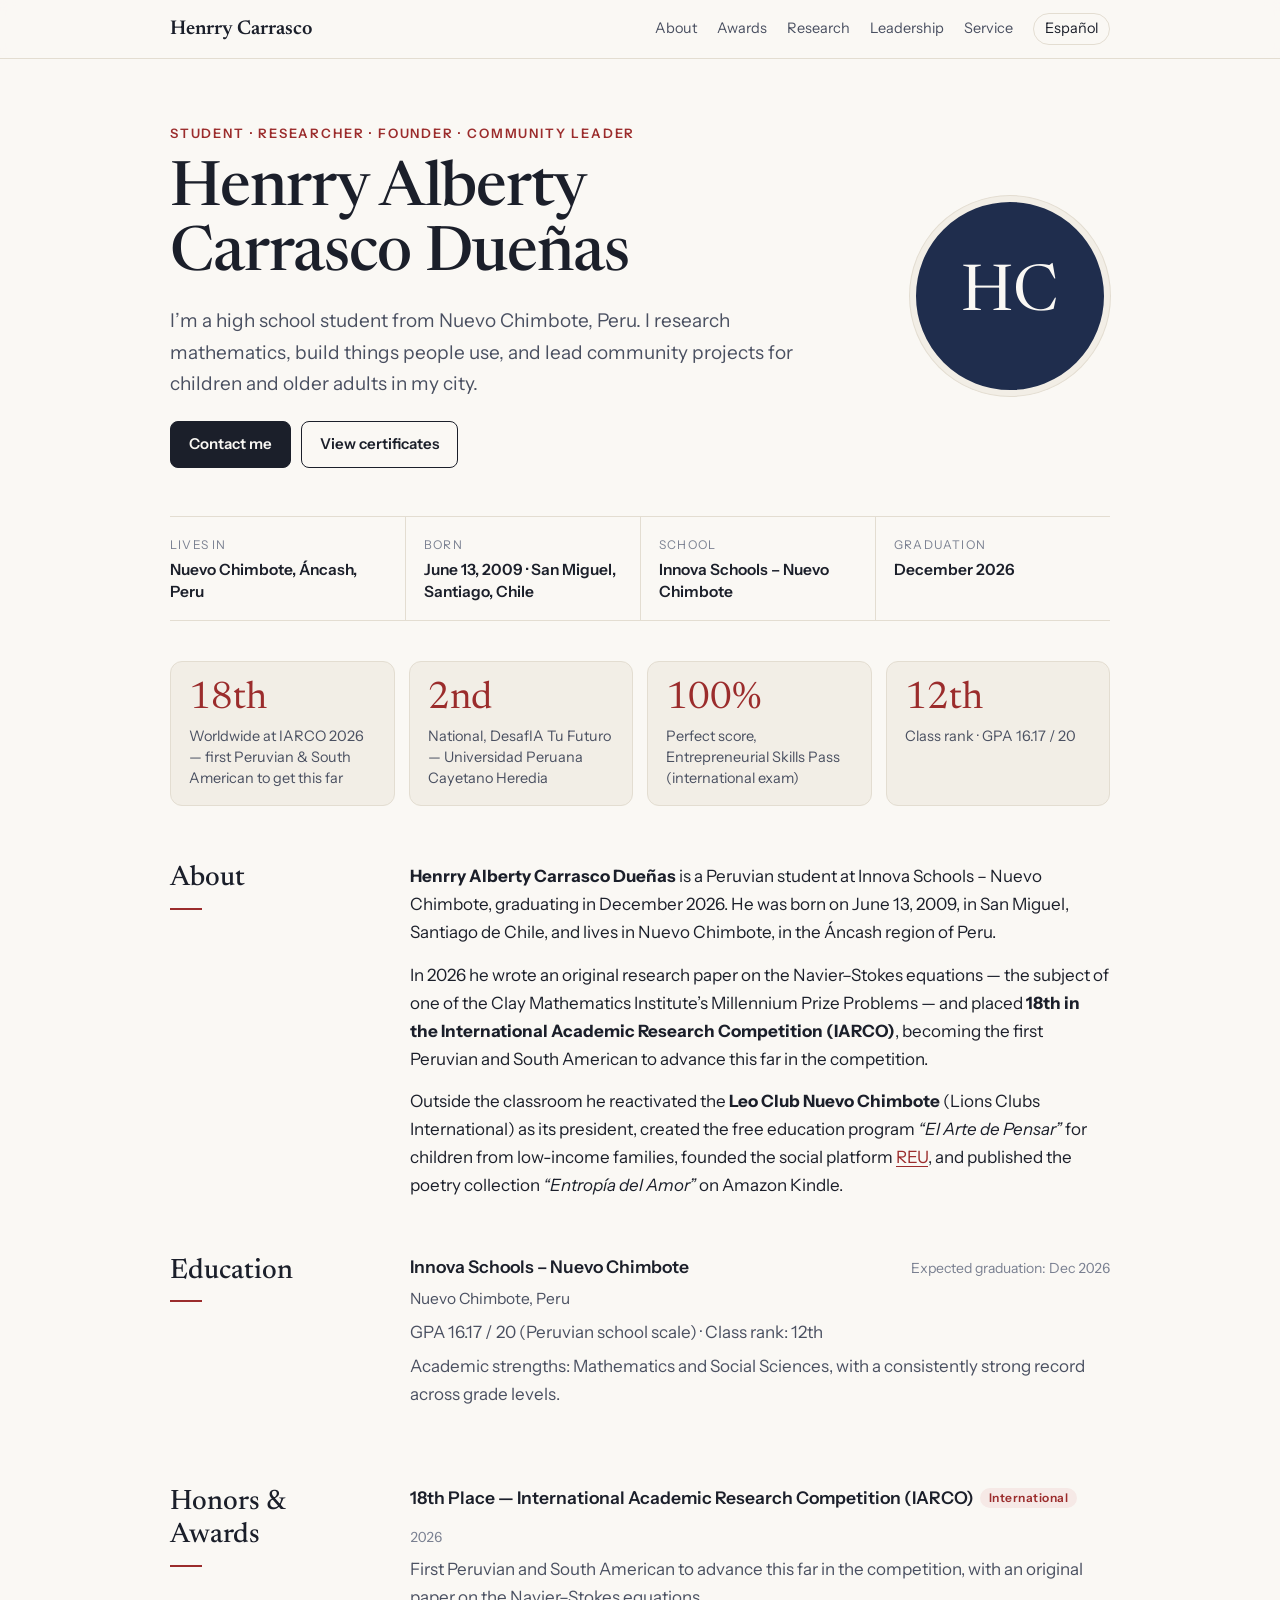
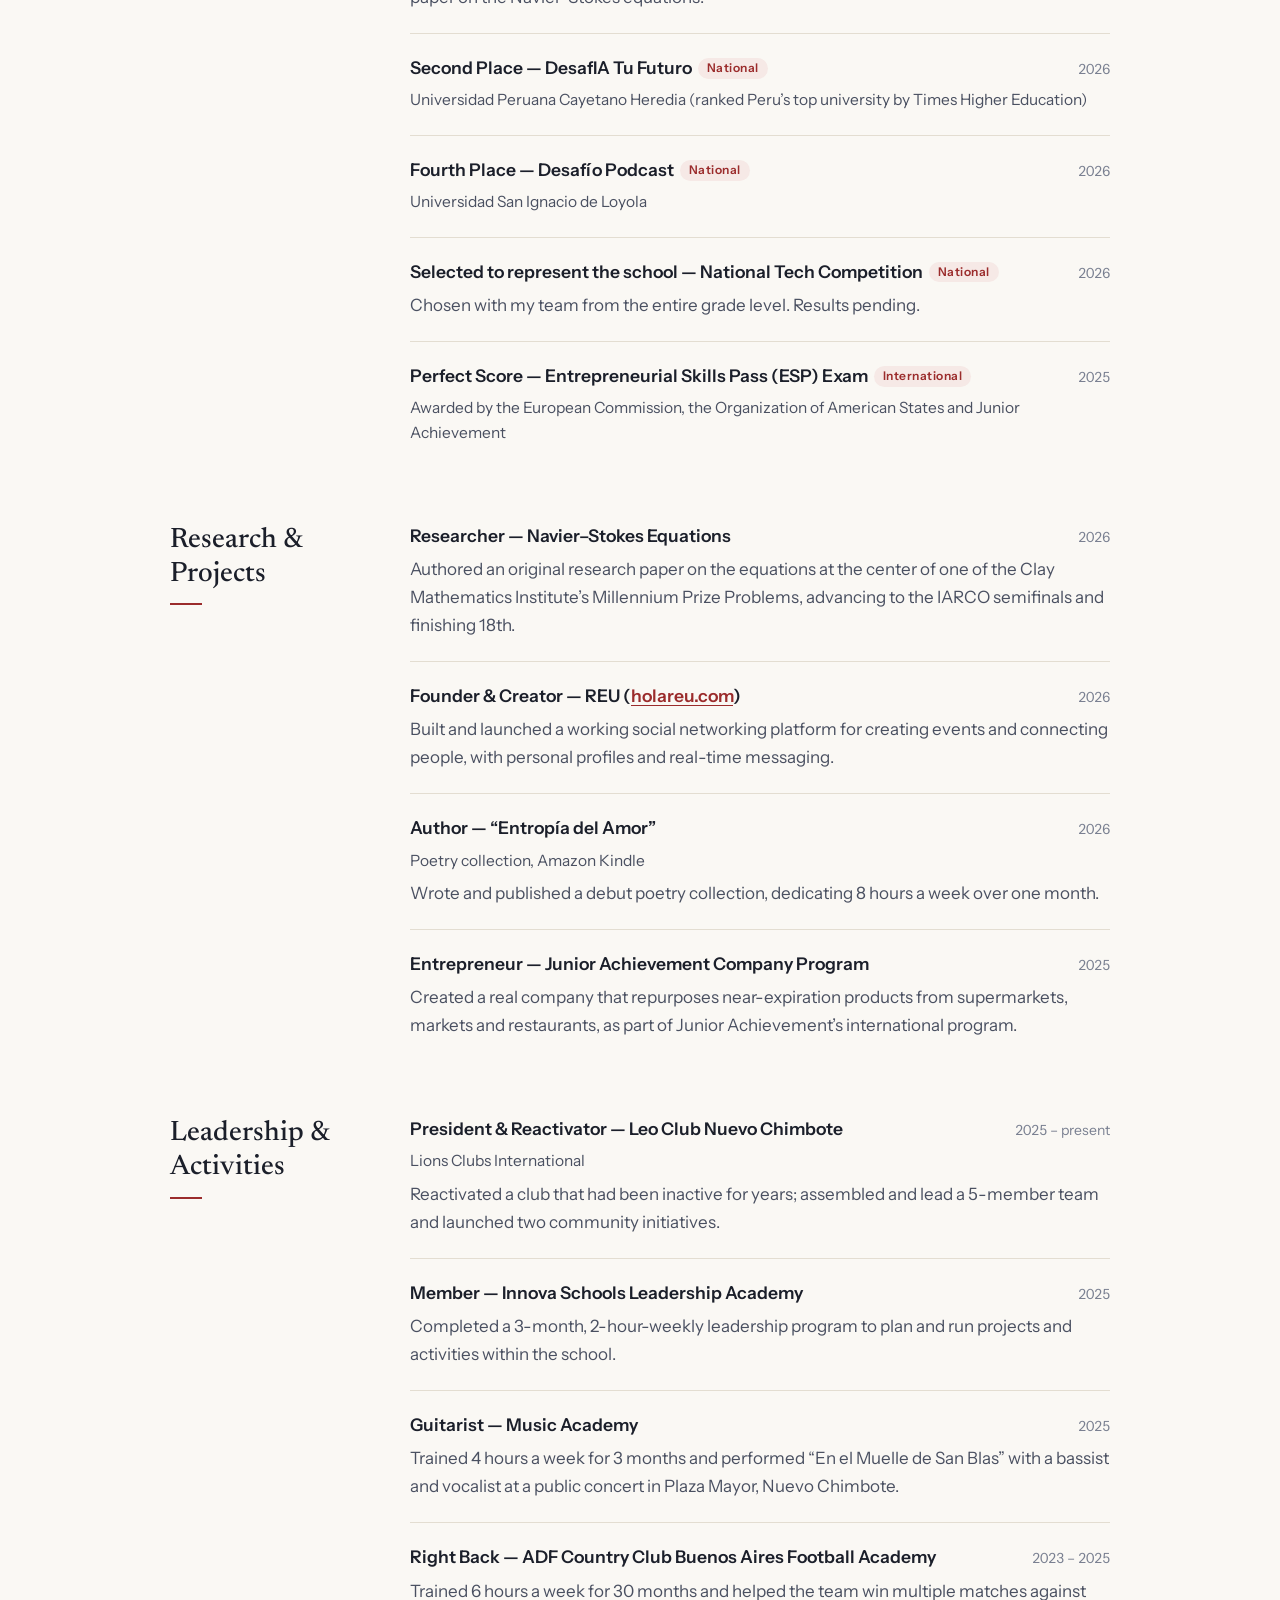
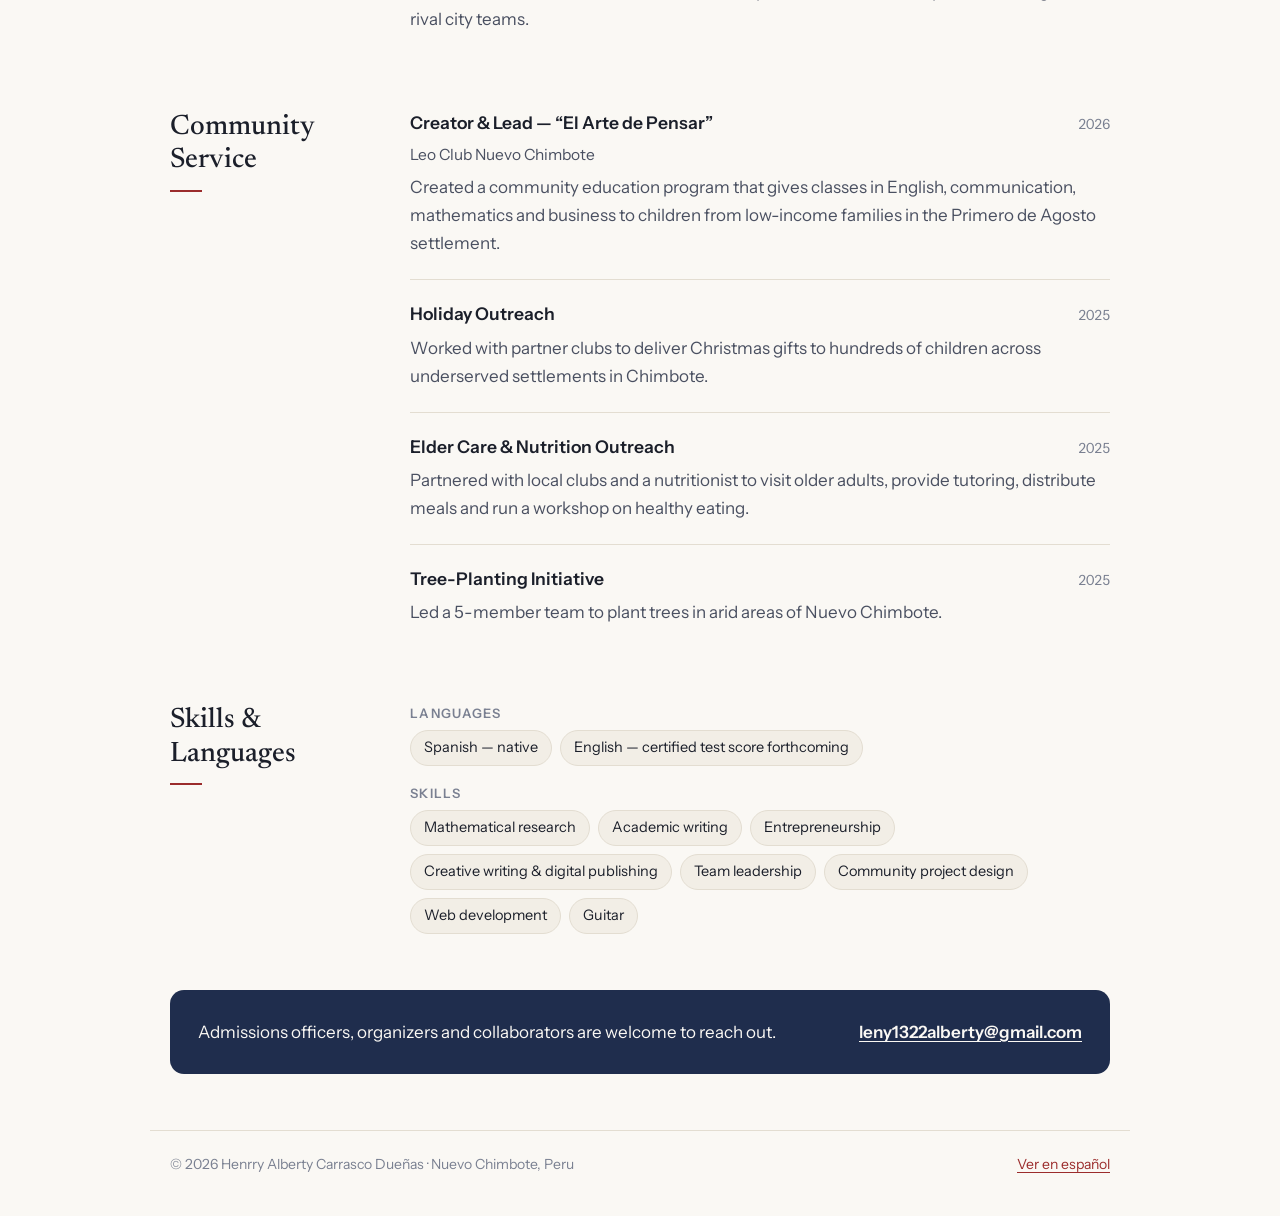
==== index.html @ 10cf811c "Add files via upload" ====
<!doctype html>
<html lang="en">
<head>
  <meta charset="utf-8">
  <meta name="viewport" content="width=device-width, initial-scale=1">
  <title>Henrry Carrasco Dueñas — Student Researcher, Founder &amp; Community Leader | Nuevo Chimbote, Peru</title>
  <meta name="description" content="Official website of Henrry Alberty Carrasco Dueñas, a student from Nuevo Chimbote, Peru: 18th place at IARCO 2026, 2nd place at UPCH's DesafIA Tu Futuro, President of Leo Club Nuevo Chimbote, founder of REU and author of “Entropía del Amor”.">
  <meta name="author" content="Henrry Alberty Carrasco Dueñas">
  <link rel="canonical" href="https://henrrycarrasco.me/">
  <link rel="alternate" hreflang="en" href="https://henrrycarrasco.me/">
  <link rel="alternate" hreflang="es" href="https://henrrycarrasco.me/es/">
  <link rel="alternate" hreflang="x-default" href="https://henrrycarrasco.me/">
  <link rel="icon" href="favicon.svg" type="image/svg+xml">
  <meta name="theme-color" content="#1f2d4d">

  <!-- Open Graph (how the link looks when shared) -->
  <meta property="og:type" content="profile">
  <meta property="og:title" content="Henrry Carrasco Dueñas">
  <meta property="og:description" content="Student researcher, founder and community leader from Nuevo Chimbote, Peru.">
  <meta property="og:url" content="https://henrrycarrasco.me/">
  <meta property="og:locale" content="en_US">
  <meta property="og:locale:alternate" content="es_PE">
  <meta property="profile:first_name" content="Henrry">
  <meta property="profile:last_name" content="Carrasco Dueñas">
  <meta name="twitter:card" content="summary">

  <link rel="preconnect" href="https://fonts.googleapis.com">
  <link rel="preconnect" href="https://fonts.gstatic.com" crossorigin>
  <link href="https://fonts.googleapis.com/css2?family=Instrument+Sans:wght@400;600&family=Newsreader:opsz,wght@6..72,400;6..72,500;6..72,600&display=swap" rel="stylesheet">
  <link rel="stylesheet" href="styles.css">

  <!-- Structured data: tells Google who this page is about -->
  <script type="application/ld+json">
  {
    "@context": "https://schema.org",
    "@type": "ProfilePage",
    "url": "https://henrrycarrasco.me/",
    "inLanguage": "en",
    "mainEntity": {
      "@type": "Person",
      "@id": "https://henrrycarrasco.me/#person",
      "name": "Henrry Alberty Carrasco Dueñas",
      "alternateName": ["Henrry Carrasco", "Henrry Carrasco Dueñas", "Henrry Alberty Carrasco", "Henrry A. Carrasco Dueñas"],
      "givenName": "Henrry Alberty",
      "familyName": "Carrasco Dueñas",
      "url": "https://henrrycarrasco.me/",
      "email": "mailto:leny1322alberty@gmail.com",
      "description": "Student researcher, entrepreneur and community leader from Nuevo Chimbote, Peru.",
      "birthDate": "2009-06-13",
      "birthPlace": {
        "@type": "Place",
        "name": "San Miguel, Santiago, Chile",
        "address": { "@type": "PostalAddress", "addressLocality": "San Miguel", "addressRegion": "Santiago Metropolitan Region", "addressCountry": "CL" }
      },
      "nationality": { "@type": "Country", "name": "Peru" },
      "homeLocation": { "@type": "Place", "name": "Nuevo Chimbote, Áncash, Peru" },
      "affiliation": [
        { "@type": "HighSchool", "name": "Innova Schools – Nuevo Chimbote" },
        { "@type": "Organization", "name": "Leo Club Nuevo Chimbote (Lions Clubs International)" }
      ],
      "alumniOf": { "@type": "HighSchool", "name": "Innova Schools – Nuevo Chimbote", "address": "Nuevo Chimbote, Peru" },
      "jobTitle": "Student",
      "knowsLanguage": ["Spanish", "English"],
      "knowsAbout": ["Mathematical research", "Navier–Stokes equations", "Entrepreneurship", "Creative writing", "Community leadership"],
      "award": [
        "18th Place, International Academic Research Competition (IARCO) 2026 — first Peruvian and South American to advance this far",
        "Second Place, DesafIA Tu Futuro, Universidad Peruana Cayetano Heredia (2026)",
        "Fourth Place, Desafío Podcast, Universidad San Ignacio de Loyola (2026)",
        "Perfect Score, Entrepreneurial Skills Pass (ESP) Exam (2025)"
      ],
      "sameAs": [
        "https://holareu.com"
      ]
    }
  }
  </script>
</head>
<body>

<header class="topbar">
  <div class="wrap">
    <a class="brand" href="#top">Henrry Carrasco</a>
    <nav class="nav" aria-label="Sections">
      <a class="sec" href="#about">About</a>
      <a class="sec" href="#awards">Awards</a>
      <a class="sec" href="#research">Research</a>
      <a class="sec" href="#leadership">Leadership</a>
      <a class="sec" href="#service">Service</a>
      <a class="lang" href="es/" hreflang="es" lang="es">Español</a>
    </nav>
  </div>
</header>

<main id="top">
  <div class="wrap">

    <!-- ===== HERO ===== -->
    <section class="hero">
      <div class="hero-grid">
        <div>
          <p class="eyebrow">Student · Researcher · Founder · Community leader</p>
          <h1>Henrry Alberty Carrasco&nbsp;Dueñas</h1>
          <p class="lede">I’m a high school student from Nuevo Chimbote, Peru. I research mathematics, build things people use, and lead community projects for children and older adults in my city.</p>
          <div class="cta">
            <a class="btn primary" href="mailto:leny1322alberty@gmail.com">Contact me</a>
            <a class="btn" href="https://drive.google.com/drive/folders/1dyShgl2RvYfuee-PFM-ippFlacU6unIr?usp=sharing" target="_blank" rel="noopener">View certificates</a>
          </div>
        </div>
        <!-- To use a photo: save it as henrry-carrasco.jpg next to this file and replace "HC" with
             <img src="henrry-carrasco.jpg" alt="Henrry Carrasco Dueñas"> -->
        <div class="portrait" aria-hidden="true">HC</div>
      </div>
    </section>

    <dl class="facts">
      <div class="fact"><dt>Lives in</dt><dd>Nuevo Chimbote, Áncash, Peru</dd></div>
      <div class="fact"><dt>Born</dt><dd>June 13, 2009 · San Miguel, Santiago, Chile</dd></div>
      <div class="fact"><dt>School</dt><dd>Innova Schools – Nuevo Chimbote</dd></div>
      <div class="fact"><dt>Graduation</dt><dd>December 2026</dd></div>
    </dl>

    <div class="highlights">
      <div class="hl"><div class="num">18th</div><p>Worldwide at IARCO 2026 — first Peruvian &amp; South American to get this far</p></div>
      <div class="hl"><div class="num">2nd</div><p>National, DesafIA Tu Futuro — Universidad Peruana Cayetano Heredia</p></div>
      <div class="hl"><div class="num">100%</div><p>Perfect score, Entrepreneurial Skills Pass (international exam)</p></div>
      <div class="hl"><div class="num">12th</div><p>Class rank · GPA 16.17 / 20</p></div>
    </div>

    <!-- ===== ABOUT ===== -->
    <section class="block" id="about">
      <div class="block-head">
        <h2>About</h2>
        <div class="about">
          <p><strong>Henrry Alberty Carrasco Dueñas</strong> is a Peruvian student at Innova Schools – Nuevo Chimbote, graduating in December 2026. He was born on June 13, 2009, in San Miguel, Santiago de Chile, and lives in Nuevo Chimbote, in the Áncash region of Peru.</p>
          <p>In 2026 he wrote an original research paper on the Navier–Stokes equations — the subject of one of the Clay Mathematics Institute’s Millennium Prize Problems — and placed <strong>18th in the International Academic Research Competition (IARCO)</strong>, becoming the first Peruvian and South American to advance this far in the competition.</p>
          <p>Outside the classroom he reactivated the <strong>Leo Club Nuevo Chimbote</strong> (Lions Clubs International) as its president, created the free education program <em>“El Arte de Pensar”</em> for children from low-income families, founded the social platform <a href="https://holareu.com" target="_blank" rel="noopener">REU</a>, and published the poetry collection <em>“Entropía del Amor”</em> on Amazon Kindle.</p>
        </div>
      </div>
    </section>

    <!-- ===== EDUCATION ===== -->
    <section class="block" id="education">
      <div class="block-head">
        <h2>Education</h2>
        <ul class="items">
          <li class="item">
            <div class="item-top"><h3>Innova Schools – Nuevo Chimbote</h3><span class="when">Expected graduation: Dec 2026</span></div>
            <p class="org">Nuevo Chimbote, Peru</p>
            <p>GPA 16.17 / 20 (Peruvian school scale) · Class rank: 12th</p>
            <p>Academic strengths: Mathematics and Social Sciences, with a consistently strong record across grade levels.</p>
          </li>
        </ul>
      </div>
    </section>

    <!-- ===== AWARDS ===== -->
    <section class="block" id="awards">
      <div class="block-head">
        <h2>Honors &amp; Awards</h2>
        <ul class="items">
          <li class="item">
            <div class="item-top"><h3>18th Place — International Academic Research Competition (IARCO)<span class="tag">International</span></h3><span class="when">2026</span></div>
            <p>First Peruvian and South American to advance this far in the competition, with an original paper on the Navier–Stokes equations.</p>
          </li>
          <li class="item">
            <div class="item-top"><h3>Second Place — DesafIA Tu Futuro<span class="tag">National</span></h3><span class="when">2026</span></div>
            <p class="org">Universidad Peruana Cayetano Heredia (ranked Peru’s top university by Times Higher Education)</p>
          </li>
          <li class="item">
            <div class="item-top"><h3>Fourth Place — Desafío Podcast<span class="tag">National</span></h3><span class="when">2026</span></div>
            <p class="org">Universidad San Ignacio de Loyola</p>
          </li>
          <li class="item">
            <div class="item-top"><h3>Selected to represent the school — National Tech Competition<span class="tag">National</span></h3><span class="when">2026</span></div>
            <p>Chosen with my team from the entire grade level. Results pending.</p>
          </li>
          <li class="item">
            <div class="item-top"><h3>Perfect Score — Entrepreneurial Skills Pass (ESP) Exam<span class="tag">International</span></h3><span class="when">2025</span></div>
            <p class="org">Awarded by the European Commission, the Organization of American States and Junior Achievement</p>
          </li>
        </ul>
      </div>
    </section>

    <!-- ===== RESEARCH & PROJECTS ===== -->
    <section class="block" id="research">
      <div class="block-head">
        <h2>Research &amp; Projects</h2>
        <ul class="items">
          <li class="item">
            <div class="item-top"><h3>Researcher — Navier–Stokes Equations</h3><span class="when">2026</span></div>
            <p>Authored an original research paper on the equations at the center of one of the Clay Mathematics Institute’s Millennium Prize Problems, advancing to the IARCO semifinals and finishing 18th.</p>
          </li>
          <li class="item">
            <div class="item-top"><h3>Founder &amp; Creator — REU (<a href="https://holareu.com" target="_blank" rel="noopener">holareu.com</a>)</h3><span class="when">2026</span></div>
            <p>Built and launched a working social networking platform for creating events and connecting people, with personal profiles and real-time messaging.</p>
          </li>
          <li class="item">
            <div class="item-top"><h3>Author — “Entropía del Amor”</h3><span class="when">2026</span></div>
            <p class="org">Poetry collection, Amazon Kindle</p>
            <p>Wrote and published a debut poetry collection, dedicating 8 hours a week over one month.</p>
          </li>
          <li class="item">
            <div class="item-top"><h3>Entrepreneur — Junior Achievement Company Program</h3><span class="when">2025</span></div>
            <p>Created a real company that repurposes near-expiration products from supermarkets, markets and restaurants, as part of Junior Achievement’s international program.</p>
          </li>
        </ul>
      </div>
    </section>

    <!-- ===== LEADERSHIP ===== -->
    <section class="block" id="leadership">
      <div class="block-head">
        <h2>Leadership &amp; Activities</h2>
        <ul class="items">
          <li class="item">
            <div class="item-top"><h3>President &amp; Reactivator — Leo Club Nuevo Chimbote</h3><span class="when">2025 – present</span></div>
            <p class="org">Lions Clubs International</p>
            <p>Reactivated a club that had been inactive for years; assembled and lead a 5-member team and launched two community initiatives.</p>
          </li>
          <li class="item">
            <div class="item-top"><h3>Member — Innova Schools Leadership Academy</h3><span class="when">2025</span></div>
            <p>Completed a 3-month, 2-hour-weekly leadership program to plan and run projects and activities within the school.</p>
          </li>
          <li class="item">
            <div class="item-top"><h3>Guitarist — Music Academy</h3><span class="when">2025</span></div>
            <p>Trained 4 hours a week for 3 months and performed “En el Muelle de San Blas” with a bassist and vocalist at a public concert in Plaza Mayor, Nuevo Chimbote.</p>
          </li>
          <li class="item">
            <div class="item-top"><h3>Right Back — ADF Country Club Buenos Aires Football Academy</h3><span class="when">2023 – 2025</span></div>
            <p>Trained 6 hours a week for 30 months and helped the team win multiple matches against rival city teams.</p>
          </li>
        </ul>
      </div>
    </section>

    <!-- ===== SERVICE ===== -->
    <section class="block" id="service">
      <div class="block-head">
        <h2>Community Service</h2>
        <ul class="items">
          <li class="item">
            <div class="item-top"><h3>Creator &amp; Lead — “El Arte de Pensar”</h3><span class="when">2026</span></div>
            <p class="org">Leo Club Nuevo Chimbote</p>
            <p>Created a community education program that gives classes in English, communication, mathematics and business to children from low-income families in the Primero de Agosto settlement.</p>
          </li>
          <li class="item">
            <div class="item-top"><h3>Holiday Outreach</h3><span class="when">2025</span></div>
            <p>Worked with partner clubs to deliver Christmas gifts to hundreds of children across underserved settlements in Chimbote.</p>
          </li>
          <li class="item">
            <div class="item-top"><h3>Elder Care &amp; Nutrition Outreach</h3><span class="when">2025</span></div>
            <p>Partnered with local clubs and a nutritionist to visit older adults, provide tutoring, distribute meals and run a workshop on healthy eating.</p>
          </li>
          <li class="item">
            <div class="item-top"><h3>Tree-Planting Initiative</h3><span class="when">2025</span></div>
            <p>Led a 5-member team to plant trees in arid areas of Nuevo Chimbote.</p>
          </li>
        </ul>
      </div>
    </section>

    <!-- ===== SKILLS ===== -->
    <section class="block" id="skills">
      <div class="block-head">
        <h2>Skills &amp; Languages</h2>
        <div class="skills">
          <div>
            <h3>Languages</h3>
            <ul class="chips"><li>Spanish — native</li><li>English — certified test score forthcoming</li></ul>
          </div>
          <div>
            <h3>Skills</h3>
            <ul class="chips">
              <li>Mathematical research</li><li>Academic writing</li><li>Entrepreneurship</li>
              <li>Creative writing &amp; digital publishing</li><li>Team leadership</li>
              <li>Community project design</li><li>Web development</li><li>Guitar</li>
            </ul>
          </div>
        </div>
      </div>
    </section>

    <!-- ===== CONTACT ===== -->
    <section class="block" id="contact">
      <div class="contact-card">
        <p>Admissions officers, organizers and collaborators are welcome to reach out.</p>
        <a href="mailto:leny1322alberty@gmail.com">leny1322alberty@gmail.com</a>
      </div>
    </section>

  </div>
</main>

<footer>
  <div class="wrap">
    <span>© 2026 Henrry Alberty Carrasco Dueñas · Nuevo Chimbote, Peru</span>
    <a href="es/" hreflang="es" lang="es">Ver en español</a>
  </div>
</footer>

</body>
</html>
---- styles.css ----
/* ===== Henrry Carrasco — personal site ===== */
:root {
  --paper: #faf8f4;
  --paper-2: #f2eee6;
  --ink: #1b1f2a;
  --ink-2: #4a5061;
  --ink-3: #7a8091;
  --line: #e3ddd1;
  --accent: #9b2c2c;      /* rojo peruano sobrio */
  --accent-soft: #f6e9e6;
  --navy: #1f2d4d;
  --serif: "Newsreader", Georgia, "Times New Roman", serif;
  --sans: "Instrument Sans", system-ui, -apple-system, "Segoe UI", Roboto, sans-serif;
  --max: 980px;
}

@media (prefers-color-scheme: dark) {
  :root {
    --paper: #14161c;
    --paper-2: #1b1e26;
    --ink: #eceae5;
    --ink-2: #b9bcc6;
    --ink-3: #8a8f9c;
    --line: #2c303b;
    --accent: #e08a7c;
    --accent-soft: #2a1f1f;
    --navy: #c9d3ea;
  }
}

*, *::before, *::after { box-sizing: border-box; }
html { scroll-behavior: smooth; -webkit-text-size-adjust: 100%; }
body {
  margin: 0;
  background: var(--paper);
  color: var(--ink);
  font-family: var(--sans);
  font-size: 17px;
  line-height: 1.65;
}
a { color: var(--accent); text-underline-offset: 3px; }
a:hover { text-decoration-thickness: 2px; }
img { max-width: 100%; display: block; }

.wrap { max-width: var(--max); margin: 0 auto; padding: 0 20px; }

/* ---------- top bar ---------- */
.topbar {
  position: sticky; top: 0; z-index: 10;
  background: color-mix(in srgb, var(--paper) 88%, transparent);
  backdrop-filter: saturate(140%) blur(8px);
  border-bottom: 1px solid var(--line);
}
.topbar .wrap { display: flex; align-items: center; justify-content: space-between; gap: 16px; height: 58px; }
.brand { font-family: var(--serif); font-size: 20px; color: var(--ink); text-decoration: none; font-weight: 600; white-space: nowrap; }
.nav { display: flex; gap: 20px; align-items: center; font-size: 14.5px; }
.nav a { color: var(--ink-2); text-decoration: none; }
.nav a:hover { color: var(--accent); }
.nav .lang { border: 1px solid var(--line); border-radius: 999px; padding: 3px 11px; color: var(--ink); }
@media (max-width: 760px) { .nav .sec { display: none; } }

/* ---------- hero ---------- */
.hero { padding: 64px 0 40px; }
.hero-grid { display: grid; grid-template-columns: 1fr 200px; gap: 40px; align-items: center; }
.eyebrow { font-size: 13px; letter-spacing: .14em; text-transform: uppercase; color: var(--accent); font-weight: 600; margin: 0 0 14px; }
h1 {
  font-family: var(--serif); font-weight: 500;
  font-size: clamp(38px, 6.4vw, 62px); line-height: 1.04;
  margin: 0 0 18px; letter-spacing: -0.015em;
}
.lede { font-size: 19px; color: var(--ink-2); max-width: 36em; margin: 0 0 22px; }
.portrait {
  width: 200px; height: 200px; border-radius: 50%;
  background: var(--navy); color: var(--paper);
  display: grid; place-items: center;
  font-family: var(--serif); font-size: 64px; letter-spacing: .02em;
  overflow: hidden; border: 6px solid var(--paper-2);
  box-shadow: 0 0 0 1px var(--line);
}
.portrait img { width: 100%; height: 100%; object-fit: cover; }
.cta { display: flex; flex-wrap: wrap; gap: 10px; }
.btn {
  display: inline-flex; align-items: center; gap: 8px;
  padding: 10px 18px; border-radius: 8px; font-size: 15px; font-weight: 600;
  text-decoration: none; border: 1px solid var(--ink); color: var(--ink);
}
.btn.primary { background: var(--ink); color: var(--paper); }
.btn:hover { text-decoration: none; opacity: .88; }
@media (max-width: 760px) {
  .hero { padding: 36px 0 24px; }
  .hero-grid { grid-template-columns: 1fr; gap: 24px; }
  .portrait { width: 120px; height: 120px; font-size: 40px; order: -1; }
}

/* ---------- facts strip ---------- */
.facts {
  display: grid; grid-template-columns: repeat(4, 1fr);
  border-top: 1px solid var(--line); border-bottom: 1px solid var(--line);
  margin: 8px 0 0;
}
.fact { padding: 18px 16px 18px 0; }
.fact + .fact { padding-left: 18px; border-left: 1px solid var(--line); }
.fact dt { font-size: 12px; letter-spacing: .1em; text-transform: uppercase; color: var(--ink-3); margin-bottom: 4px; }
.fact dd { margin: 0; font-weight: 600; font-size: 15.5px; line-height: 1.4; }
@media (max-width: 760px) {
  .facts { grid-template-columns: 1fr 1fr; }
  .fact:nth-child(3) { padding-left: 0; border-left: 0; }
  .fact:nth-child(n+3) { border-top: 1px solid var(--line); }
}

/* ---------- highlights ---------- */
.highlights { display: grid; grid-template-columns: repeat(4, 1fr); gap: 14px; margin: 40px 0 8px; }
.hl {
  background: var(--paper-2); border: 1px solid var(--line); border-radius: 12px;
  padding: 18px 18px 16px;
}
.hl .num { font-family: var(--serif); font-size: 38px; line-height: 1; color: var(--accent); margin-bottom: 8px; }
.hl p { margin: 0; font-size: 14.5px; color: var(--ink-2); line-height: 1.45; }
@media (max-width: 760px) { .highlights { grid-template-columns: 1fr 1fr; } }

/* ---------- sections ---------- */
section.block { padding: 48px 0 8px; scroll-margin-top: 70px; }
.block-head { display: grid; grid-template-columns: 200px 1fr; gap: 40px; }
h2 {
  font-family: var(--serif); font-weight: 500; font-size: 28px; line-height: 1.2;
  margin: 0; position: relative;
}
h2::after { content: ""; display: block; width: 32px; height: 2px; background: var(--accent); margin-top: 12px; }
@media (max-width: 760px) {
  section.block { padding-top: 36px; }
  .block-head { grid-template-columns: 1fr; gap: 18px; }
}

.about p { margin: 0 0 14px; color: var(--ink); }
.about p:last-child { margin-bottom: 0; }

.items { list-style: none; margin: 0; padding: 0; }
.item { padding: 0 0 22px; margin: 0 0 22px; border-bottom: 1px solid var(--line); }
.item:last-child { border-bottom: 0; margin-bottom: 0; }
.item-top { display: flex; justify-content: space-between; gap: 16px; align-items: baseline; flex-wrap: wrap; }
h3 { font-size: 17.5px; margin: 0; font-weight: 600; line-height: 1.4; }
.when { font-size: 14px; color: var(--ink-3); white-space: nowrap; font-variant-numeric: tabular-nums; }
.org { color: var(--ink-2); font-size: 15.5px; margin: 2px 0 6px; }
.item p { margin: 6px 0 0; color: var(--ink-2); }
.tag {
  display: inline-block; font-size: 12px; font-weight: 600; letter-spacing: .04em;
  padding: 2px 9px; border-radius: 999px; background: var(--accent-soft); color: var(--accent);
  margin-left: 6px; vertical-align: 2px;
}

.skills { display: grid; gap: 18px; }
.skills h3 { font-size: 13px; letter-spacing: .1em; text-transform: uppercase; color: var(--ink-3); font-weight: 600; margin-bottom: 8px; }
.chips { display: flex; flex-wrap: wrap; gap: 8px; margin: 0; padding: 0; list-style: none; }
.chips li { border: 1px solid var(--line); border-radius: 999px; padding: 5px 13px; font-size: 14.5px; background: var(--paper-2); }

/* ---------- contact / footer ---------- */
.contact-card {
  background: var(--navy); color: var(--paper); border-radius: 14px;
  padding: 28px; display: flex; justify-content: space-between; align-items: center; gap: 20px; flex-wrap: wrap;
}
.contact-card p { margin: 0; font-size: 17px; }
.contact-card a { color: var(--paper); font-weight: 600; }
@media (prefers-color-scheme: dark) {
  .contact-card { background: var(--paper-2); color: var(--ink); border: 1px solid var(--line); }
  .contact-card a { color: var(--accent); }
}

footer { padding: 48px 0 40px; color: var(--ink-3); font-size: 14px; }
footer .wrap { display: flex; justify-content: space-between; gap: 16px; flex-wrap: wrap; border-top: 1px solid var(--line); padding-top: 22px; }

@media print {
  .topbar, .cta, footer { display: none; }
  body { background: #fff; color: #000; font-size: 12pt; }
  section.block { padding-top: 18px; break-inside: avoid; }
}
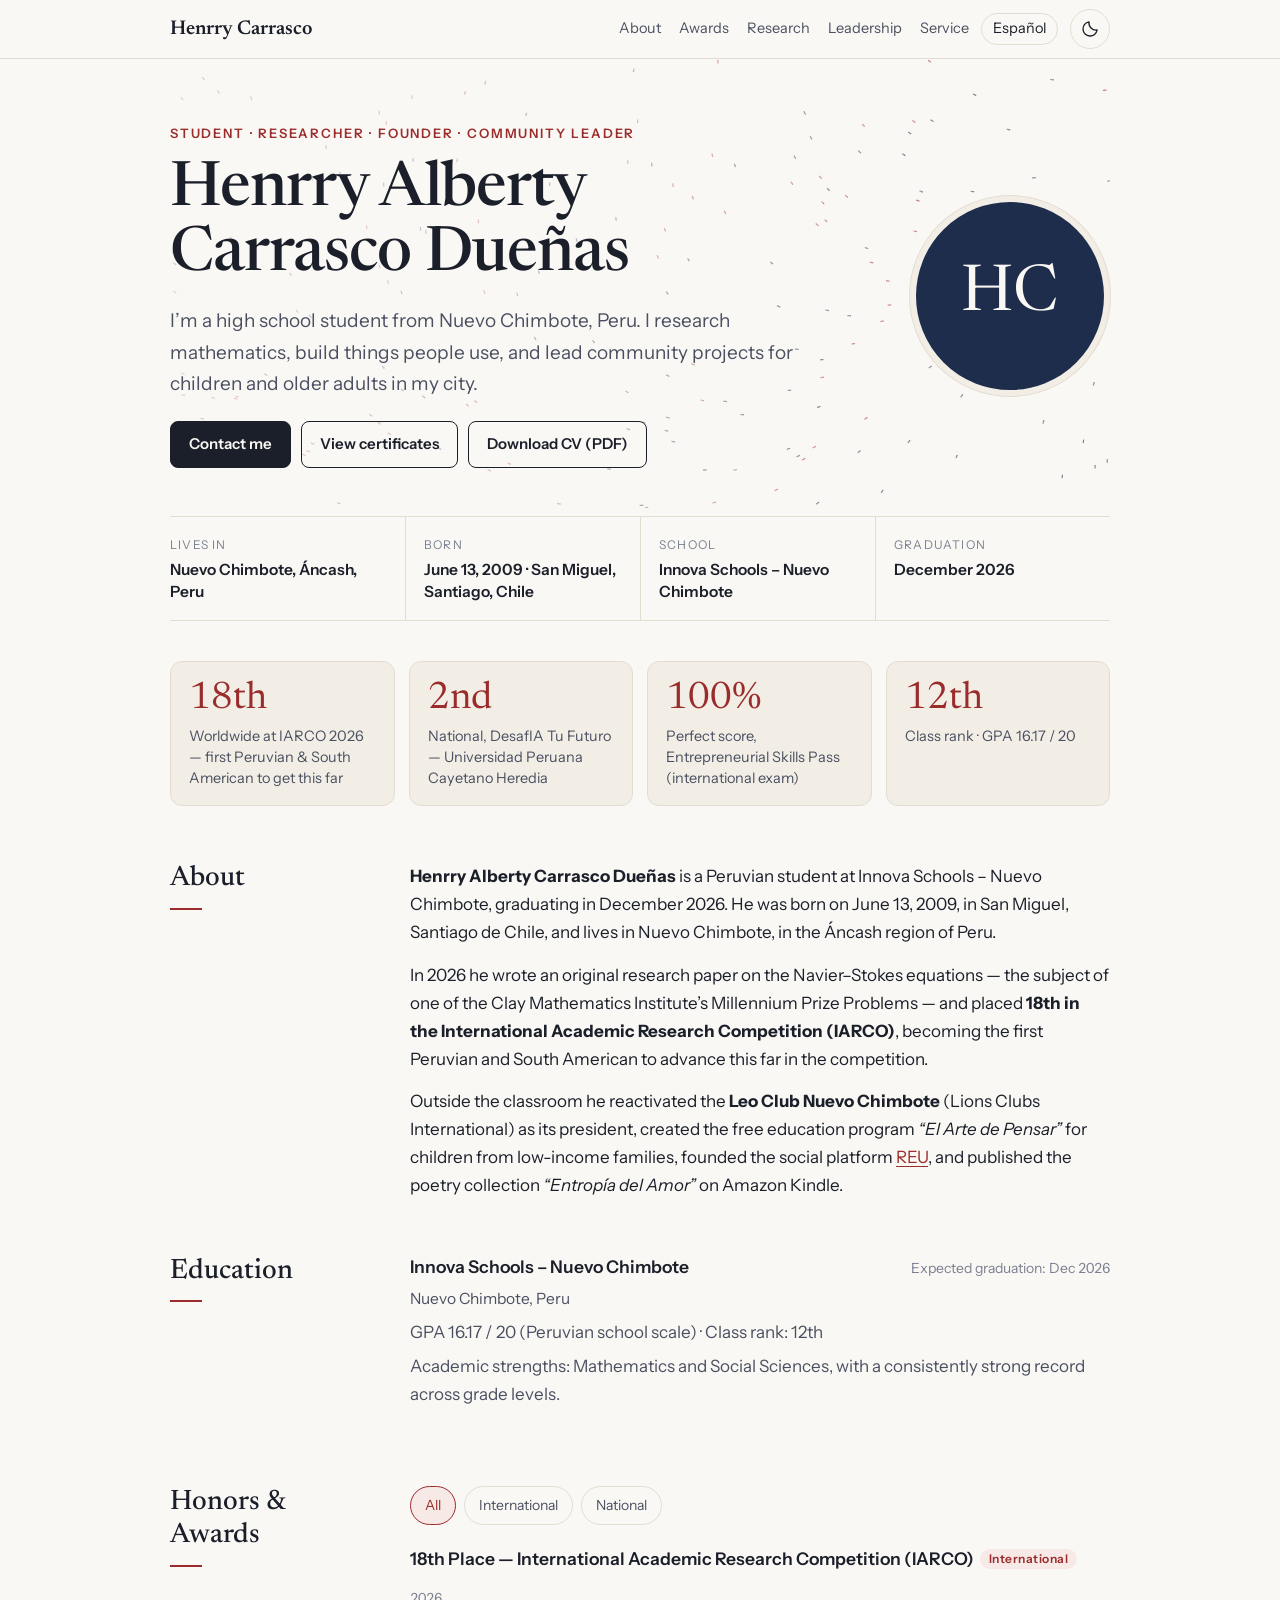
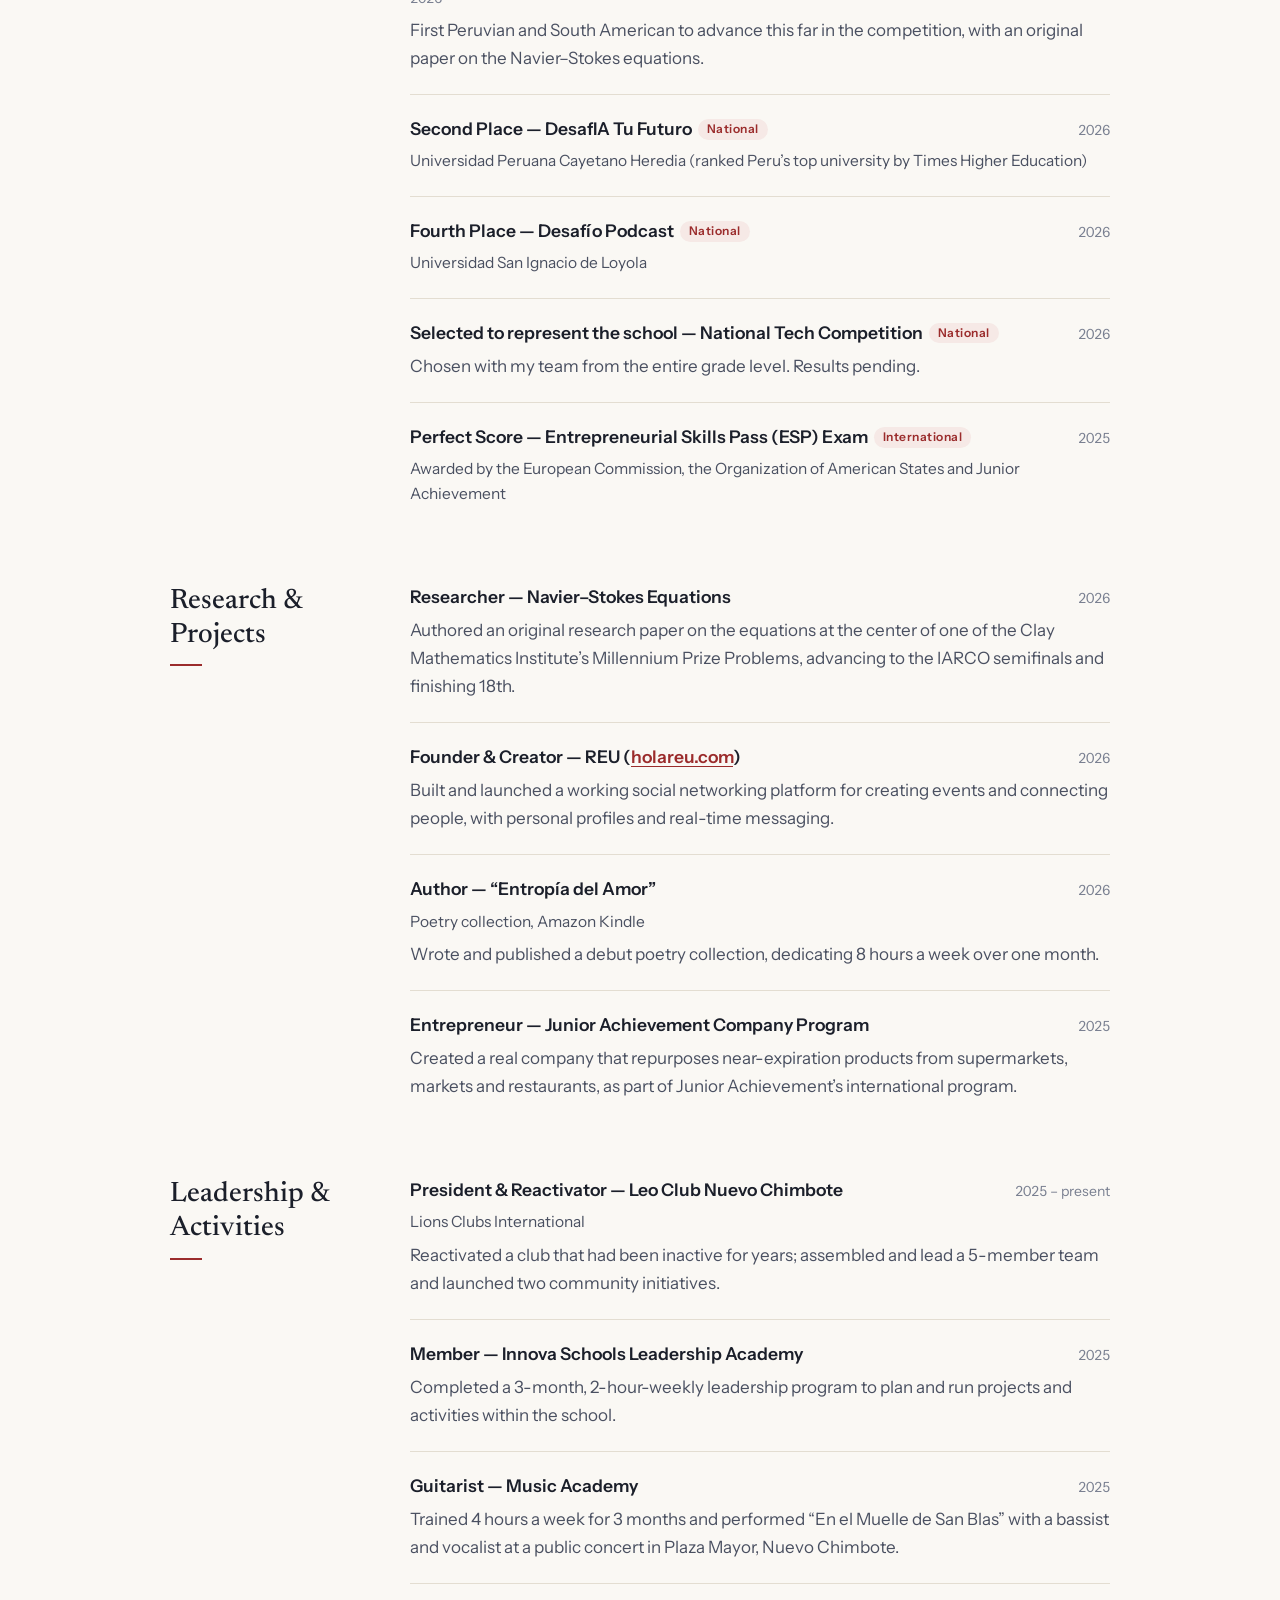
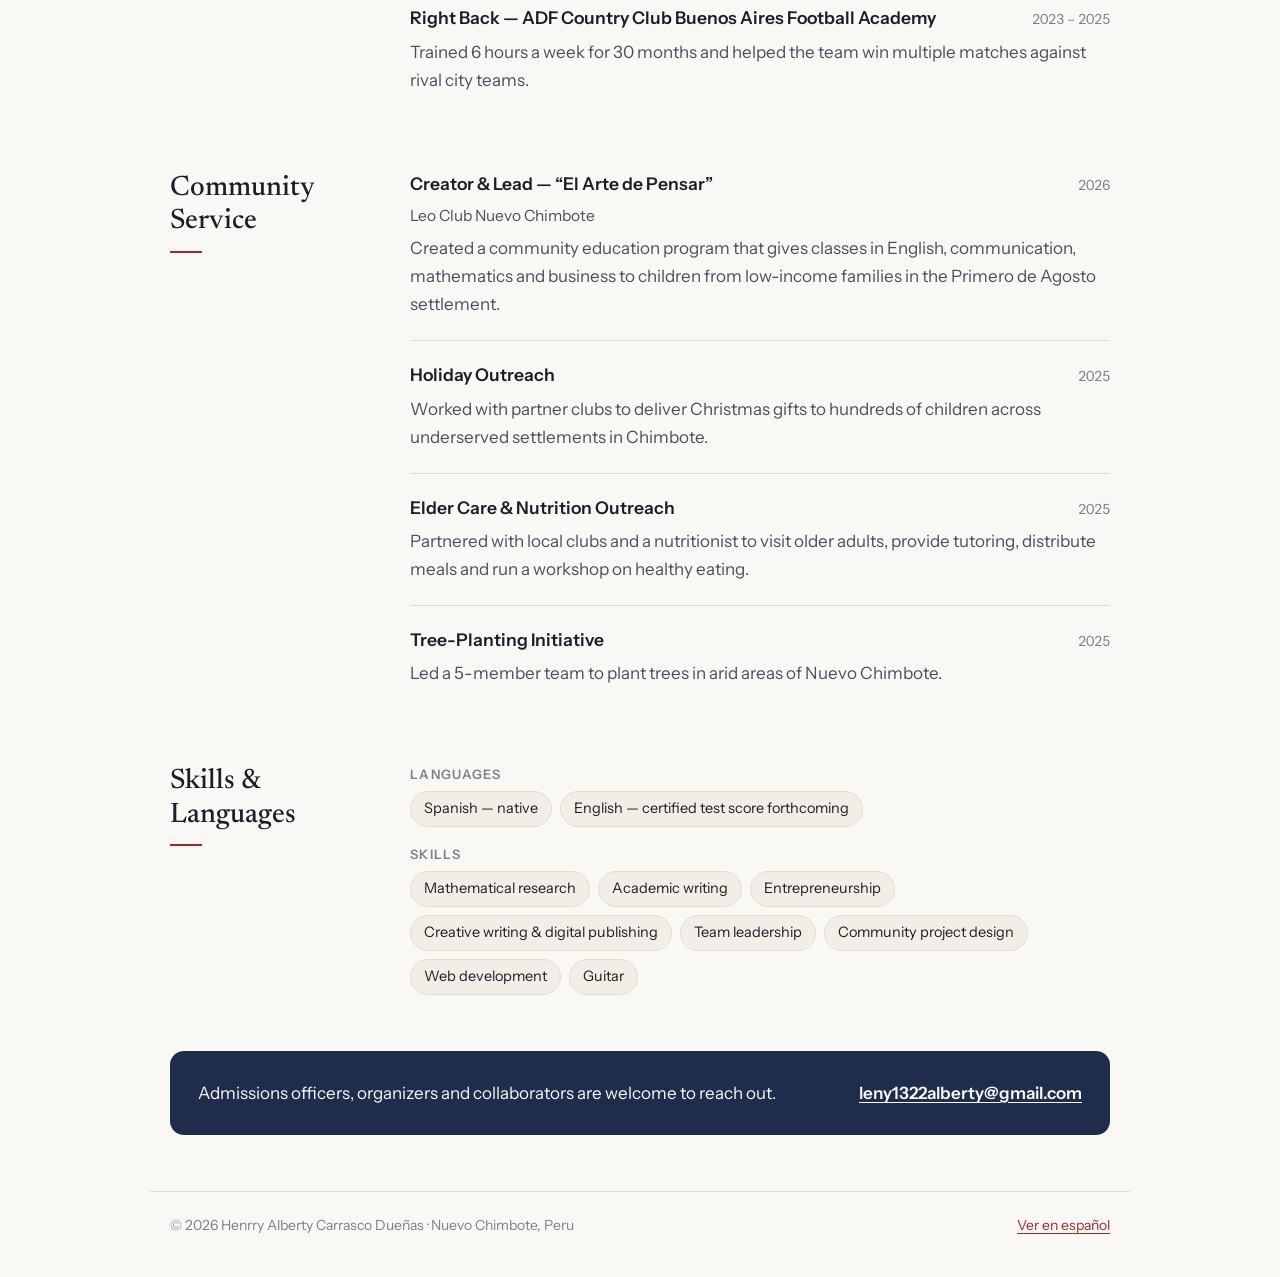
==== commit 6d4b23d5: "Add files via upload" ====
--- a/index.html
+++ b/index.html
@@ -24,10 +24,21 @@
   <meta property="profile:last_name" content="Carrasco Dueñas">
   <meta name="twitter:card" content="summary">
 
+  <!-- Apply the saved theme before paint; storage may be unavailable. -->
+  <script>
+    try {
+      var savedTheme = localStorage.getItem('theme');
+      if (savedTheme === 'light' || savedTheme === 'dark') {
+        document.documentElement.dataset.theme = savedTheme;
+      }
+    } catch (error) { /* Use the system theme when storage is unavailable. */ }
+    document.documentElement.classList.add('js');
+  </script>
   <link rel="preconnect" href="https://fonts.googleapis.com">
   <link rel="preconnect" href="https://fonts.gstatic.com" crossorigin>
   <link href="https://fonts.googleapis.com/css2?family=Instrument+Sans:wght@400;600&family=Newsreader:opsz,wght@6..72,400;6..72,500;6..72,600&display=swap" rel="stylesheet">
   <link rel="stylesheet" href="styles.css">
+  <script src="main.js" defer></script>
 
   <!-- Structured data: tells Google who this page is about -->
   <script type="application/ld+json">
@@ -76,17 +87,27 @@
   </script>
 </head>
 <body>
+<div class="scroll-progress" aria-hidden="true"></div>
 
 <header class="topbar">
   <div class="wrap">
     <a class="brand" href="#top">Henrry Carrasco</a>
     <nav class="nav" aria-label="Sections">
-      <a class="sec" href="#about">About</a>
-      <a class="sec" href="#awards">Awards</a>
-      <a class="sec" href="#research">Research</a>
-      <a class="sec" href="#leadership">Leadership</a>
-      <a class="sec" href="#service">Service</a>
+      <div class="nav-sections" id="nav-sections">
+        <a class="sec" href="#about">About</a>
+        <a class="sec" href="#awards">Awards</a>
+        <a class="sec" href="#research">Research</a>
+        <a class="sec" href="#leadership">Leadership</a>
+        <a class="sec" href="#service">Service</a>
+      </div>
       <a class="lang" href="es/" hreflang="es" lang="es">Español</a>
+      <button class="icon-button theme-toggle" type="button" aria-label="Toggle theme" hidden>
+        <svg class="theme-sun" viewBox="0 0 24 24" aria-hidden="true" focusable="false"><circle cx="12" cy="12" r="4"/><path d="M12 2v2m0 16v2M2 12h2m16 0h2M5 5l1.5 1.5m11 11L19 19M5 19l1.5-1.5m11-11L19 5"/></svg>
+        <svg class="theme-moon" viewBox="0 0 24 24" aria-hidden="true" focusable="false"><path d="M20.5 13.2A8.5 8.5 0 0 1 10.8 3.5a8.5 8.5 0 1 0 9.7 9.7Z"/></svg>
+      </button>
+      <button class="icon-button menu-toggle" type="button" aria-label="Open menu" aria-expanded="false" aria-controls="nav-sections" hidden>
+        <svg viewBox="0 0 24 24" aria-hidden="true" focusable="false"><path class="menu-lines" d="M4 6h16M4 12h16M4 18h16"/><path class="menu-close" d="m6 6 12 12M6 18 18 6"/></svg>
+      </button>
     </nav>
   </div>
 </header>
@@ -96,6 +117,7 @@
 
     <!-- ===== HERO ===== -->
     <section class="hero">
+      <canvas class="hero-flow" aria-hidden="true"></canvas>
       <div class="hero-grid">
         <div>
           <p class="eyebrow">Student · Researcher · Founder · Community leader</p>
@@ -104,6 +126,7 @@
           <div class="cta">
             <a class="btn primary" href="mailto:leny1322alberty@gmail.com">Contact me</a>
             <a class="btn" href="https://drive.google.com/drive/folders/1dyShgl2RvYfuee-PFM-ippFlacU6unIr?usp=sharing" target="_blank" rel="noopener">View certificates</a>
+            <button class="btn print-button" type="button" hidden>Download CV (PDF)</button>
           </div>
         </div>
         <!-- To use a photo: save it as henrry-carrasco.jpg next to this file and replace "HC" with
@@ -299,5 +322,9 @@
   </div>
 </footer>
 
+<button class="icon-button back-to-top" type="button" aria-label="Back to top" hidden>
+  <svg viewBox="0 0 24 24" aria-hidden="true" focusable="false"><path d="m5 12 7-7 7 7M12 5v14"/></svg>
+</button>
+
 </body>
 </html>
--- a/styles.css
+++ b/styles.css
@@ -1,5 +1,6 @@
 /* ===== Henrry Carrasco — personal site ===== */
 :root {
+  color-scheme: light;
   --paper: #faf8f4;
   --paper-2: #f2eee6;
   --ink: #1b1f2a;
@@ -14,8 +15,22 @@
   --max: 980px;
 }
 
+:root[data-theme="dark"] {
+  color-scheme: dark;
+  --paper: #14161c;
+  --paper-2: #1b1e26;
+  --ink: #eceae5;
+  --ink-2: #b9bcc6;
+  --ink-3: #8a8f9c;
+  --line: #2c303b;
+  --accent: #e08a7c;
+  --accent-soft: #2a1f1f;
+  --navy: #c9d3ea;
+}
+
 @media (prefers-color-scheme: dark) {
-  :root {
+  :root:not([data-theme="light"]) {
+    color-scheme: dark;
     --paper: #14161c;
     --paper-2: #1b1e26;
     --ink: #eceae5;
@@ -29,6 +44,7 @@
 }
 
 *, *::before, *::after { box-sizing: border-box; }
+[hidden] { display: none !important; }
 html { scroll-behavior: smooth; -webkit-text-size-adjust: 100%; }
 body {
   margin: 0;
@@ -41,6 +57,11 @@
 a { color: var(--accent); text-underline-offset: 3px; }
 a:hover { text-decoration-thickness: 2px; }
 img { max-width: 100%; display: block; }
+button { font: inherit; cursor: pointer; }
+:focus-visible { outline: 3px solid var(--accent); outline-offset: 4px; }
+/* Let long names and email addresses wrap even at narrow widths or high zoom. */
+.hero-grid > *, .block-head > *, .facts > *, .highlights > * { min-width: 0; }
+h1, h3, .contact-card a, .fact dd { overflow-wrap: anywhere; }
 
 .wrap { max-width: var(--max); margin: 0 auto; padding: 0 20px; }
 
@@ -53,15 +74,60 @@
 }
 .topbar .wrap { display: flex; align-items: center; justify-content: space-between; gap: 16px; height: 58px; }
 .brand { font-family: var(--serif); font-size: 20px; color: var(--ink); text-decoration: none; font-weight: 600; white-space: nowrap; }
-.nav { display: flex; gap: 20px; align-items: center; font-size: 14.5px; }
+.nav, .nav-sections { display: flex; gap: 18px; align-items: center; font-size: 14.5px; }
+.nav { gap: 12px; }
 .nav a { color: var(--ink-2); text-decoration: none; }
 .nav a:hover { color: var(--accent); }
+.nav .sec.active { color: var(--accent); text-decoration: underline; text-decoration-thickness: 2px; text-underline-offset: 6px; }
 .nav .lang { border: 1px solid var(--line); border-radius: 999px; padding: 3px 11px; color: var(--ink); }
-@media (max-width: 760px) { .nav .sec { display: none; } }
+.icon-button {
+  display: inline-grid; place-items: center; flex: 0 0 auto;
+  width: 40px; height: 40px; padding: 9px; border: 1px solid var(--line);
+  border-radius: 50%; background: var(--paper); color: var(--ink);
+}
+.icon-button svg { width: 20px; height: 20px; fill: none; stroke: currentColor; stroke-width: 1.6; stroke-linecap: round; stroke-linejoin: round; }
+.theme-sun, .theme-toggle.is-dark .theme-moon { display: none; }
+.theme-toggle.is-dark .theme-sun { display: block; }
+.menu-toggle, .menu-close { display: none; }
+.menu-toggle[aria-expanded="true"] .menu-lines { display: none; }
+.menu-toggle[aria-expanded="true"] .menu-close { display: block; }
+@media (min-width: 761px) and (max-width: 1000px) {
+  .topbar .wrap { gap: 10px; }
+  .nav, .nav-sections { gap: 10px; font-size: 13px; }
+  .brand { font-size: 18px; }
+  .nav .lang { padding-inline: 8px; }
+}
+@media (max-width: 760px) {
+  .topbar .wrap { gap: 8px; min-height: 58px; height: auto; padding-block: 8px; flex-wrap: wrap; }
+  .brand { font-size: 18px; }
+  .nav { width: 100%; flex-wrap: wrap; gap: 8px; }
+  .nav-sections { flex-wrap: wrap; gap: 8px 16px; }
+  .nav .sec { padding-block: 6px; }
+  .nav.menu-ready { width: auto; flex-wrap: nowrap; gap: 6px; }
+  .nav.menu-ready .nav-sections {
+    display: none; position: absolute; top: 100%; left: 0; right: 0;
+    padding: 12px 20px 18px; background: var(--paper);
+    border-bottom: 1px solid var(--line); box-shadow: 0 12px 20px rgb(0 0 0 / .08);
+    max-height: calc(100dvh - 70px); overflow-y: auto;
+  }
+  .nav.menu-ready.is-open .nav-sections { display: grid; gap: 2px; }
+  .nav.menu-ready .menu-toggle { display: inline-grid; }
+  .nav .lang { padding-inline: 8px; font-size: 13px; }
+}
+@media (max-width: 400px) {
+  .topbar .wrap { padding-inline: 16px; }
+  .brand { font-size: 16px; }
+  .nav .icon-button { width: 36px; height: 36px; padding: 7px; }
+}
 
 /* ---------- hero ---------- */
-.hero { padding: 64px 0 40px; }
-.hero-grid { display: grid; grid-template-columns: 1fr 200px; gap: 40px; align-items: center; }
+.hero { position: relative; isolation: isolate; padding: 64px 0 40px; }
+.hero-flow { position: absolute; inset: 0; width: 100%; height: 100%; pointer-events: none; border-radius: 16px;
+  /* Fade the streamlines out behind the text column so the hero stays legible. */
+  -webkit-mask-image: linear-gradient(100deg, rgba(0,0,0,.35) 0%, rgba(0,0,0,.6) 45%, #000 75%);
+          mask-image: linear-gradient(100deg, rgba(0,0,0,.35) 0%, rgba(0,0,0,.6) 45%, #000 75%);
+  opacity: .6; }
+.hero-grid { position: relative; display: grid; grid-template-columns: minmax(0, 1fr) 200px; gap: 40px; align-items: center; }
 .eyebrow { font-size: 13px; letter-spacing: .14em; text-transform: uppercase; color: var(--accent); font-weight: 600; margin: 0 0 14px; }
 h1 {
   font-family: var(--serif); font-weight: 500;
@@ -83,6 +149,7 @@
   display: inline-flex; align-items: center; gap: 8px;
   padding: 10px 18px; border-radius: 8px; font-size: 15px; font-weight: 600;
   text-decoration: none; border: 1px solid var(--ink); color: var(--ink);
+  background: transparent; line-height: inherit;
 }
 .btn.primary { background: var(--ink); color: var(--paper); }
 .btn:hover { text-decoration: none; opacity: .88; }
@@ -114,7 +181,7 @@
   background: var(--paper-2); border: 1px solid var(--line); border-radius: 12px;
   padding: 18px 18px 16px;
 }
-.hl .num { font-family: var(--serif); font-size: 38px; line-height: 1; color: var(--accent); margin-bottom: 8px; }
+.hl .num { font-family: var(--serif); font-size: 38px; line-height: 1; color: var(--accent); margin-bottom: 8px; font-variant-numeric: tabular-nums; }
 .hl p { margin: 0; font-size: 14.5px; color: var(--ink-2); line-height: 1.45; }
 @media (max-width: 760px) { .highlights { grid-template-columns: 1fr 1fr; } }
 
@@ -135,7 +202,7 @@
 .about p:last-child { margin-bottom: 0; }
 
 .items { list-style: none; margin: 0; padding: 0; }
-.item { padding: 0 0 22px; margin: 0 0 22px; border-bottom: 1px solid var(--line); }
+.item { position: relative; padding: 0 0 22px; margin: 0 0 22px; border-bottom: 1px solid var(--line); }
 .item:last-child { border-bottom: 0; margin-bottom: 0; }
 .item-top { display: flex; justify-content: space-between; gap: 16px; align-items: baseline; flex-wrap: wrap; }
 h3 { font-size: 17.5px; margin: 0; font-weight: 600; line-height: 1.4; }
@@ -160,16 +227,55 @@
 }
 .contact-card p { margin: 0; font-size: 17px; }
 .contact-card a { color: var(--paper); font-weight: 600; }
+:root[data-theme="dark"] .contact-card { background: var(--paper-2); color: var(--ink); border: 1px solid var(--line); }
+:root[data-theme="dark"] .contact-card a { color: var(--accent); }
 @media (prefers-color-scheme: dark) {
-  .contact-card { background: var(--paper-2); color: var(--ink); border: 1px solid var(--line); }
-  .contact-card a { color: var(--accent); }
+  :root:not([data-theme="light"]) .contact-card { background: var(--paper-2); color: var(--ink); border: 1px solid var(--line); }
+  :root:not([data-theme="light"]) .contact-card a { color: var(--accent); }
 }
 
 footer { padding: 48px 0 40px; color: var(--ink-3); font-size: 14px; }
 footer .wrap { display: flex; justify-content: space-between; gap: 16px; flex-wrap: wrap; border-top: 1px solid var(--line); padding-top: 22px; }
 
+/* ---------- progressive enhancements ---------- */
+.scroll-progress { position: fixed; inset: 0 0 auto; z-index: 30; height: 3px; background: var(--accent); transform: scaleX(0); transform-origin: left; pointer-events: none; }
+.back-to-top { position: fixed; right: max(16px, env(safe-area-inset-right)); bottom: max(16px, env(safe-area-inset-bottom)); z-index: 9; width: 44px; height: 44px; box-shadow: 0 4px 18px rgb(0 0 0 / .12); }
+.awards-content { min-width: 0; }
+.award-filters { display: flex; flex-wrap: wrap; gap: 8px; margin-bottom: 22px; }
+.filter-chip { border: 1px solid var(--line); border-radius: 999px; padding: 8px 14px; background: var(--paper); color: var(--ink-2); font-size: 14px; line-height: 1.5; }
+.filter-chip[aria-pressed="true"] { border-color: var(--accent); background: var(--accent-soft); color: var(--accent); }
+.sr-only { position: absolute; width: 1px; height: 1px; padding: 0; margin: -1px; overflow: hidden; clip-path: inset(50%); white-space: nowrap; border: 0; }
+/* Pending states are added only after an observer has been set up in main.js. */
+html.js .reveal { transition: opacity 500ms ease, transform 500ms ease; transition-delay: var(--reveal-delay, 0ms); }
+html.js .reveal-pending { opacity: 0; transform: translateY(14px); }
+html.js .reveal-pending:focus-within { opacity: 1; transform: none; }
+@media (hover: hover) {
+  .hl { transition: transform 200ms ease, box-shadow 200ms ease; }
+  .hl:hover { transform: translateY(-3px); box-shadow: 0 8px 22px rgb(0 0 0 / .08); }
+  .item::before { content: ""; position: absolute; left: -12px; top: 2px; bottom: 22px; width: 3px; border-radius: 2px; background: var(--accent); opacity: 0; transition: opacity 200ms ease; }
+  .item:hover::before { opacity: .65; }
+  .icon-button:hover, .filter-chip:hover { border-color: var(--accent); }
+}
+@media (prefers-reduced-motion: reduce) {
+  html { scroll-behavior: auto; }
+  .hero-flow { display: none; }
+  .item, .hl, .fact, .about p, html.js .reveal, html.js .reveal-pending { opacity: 1; transform: none; transition: none; }
+  .hl, .item::before { transition: none; }
+  .hl:hover { transform: none; }
+}
+
 @media print {
-  .topbar, .cta, footer { display: none; }
+  :root { color-scheme: light; }
+  .topbar, .cta, footer, .hero-flow, .scroll-progress, .theme-toggle, .menu-toggle,
+  .nav-sections, .award-filters, .filter-status, .back-to-top { display: none !important; }
   body { background: #fff; color: #000; font-size: 12pt; }
+  .item, .hl, .fact, .about p, html.js .reveal, html.js .reveal-pending { opacity: 1 !important; transform: none !important; transition: none !important; }
+  .item[hidden] { display: block !important; }
+  .hero, .hero-grid { position: static; }
+  .hero { padding-top: 0; }
+  .hl, .contact-card { background: #fff !important; color: #000 !important; border: 1px solid #ccc !important; box-shadow: none; }
+  .portrait { background: #eee; color: #000; border-color: #ddd; }
+  h1, h2, h3, p, a, dt, dd, .when, .hl .num, .contact-card a { color: #000 !important; }
+  .tag, .chips li { background: #fff; color: #000; border: 1px solid #ccc; }
   section.block { padding-top: 18px; break-inside: avoid; }
 }
